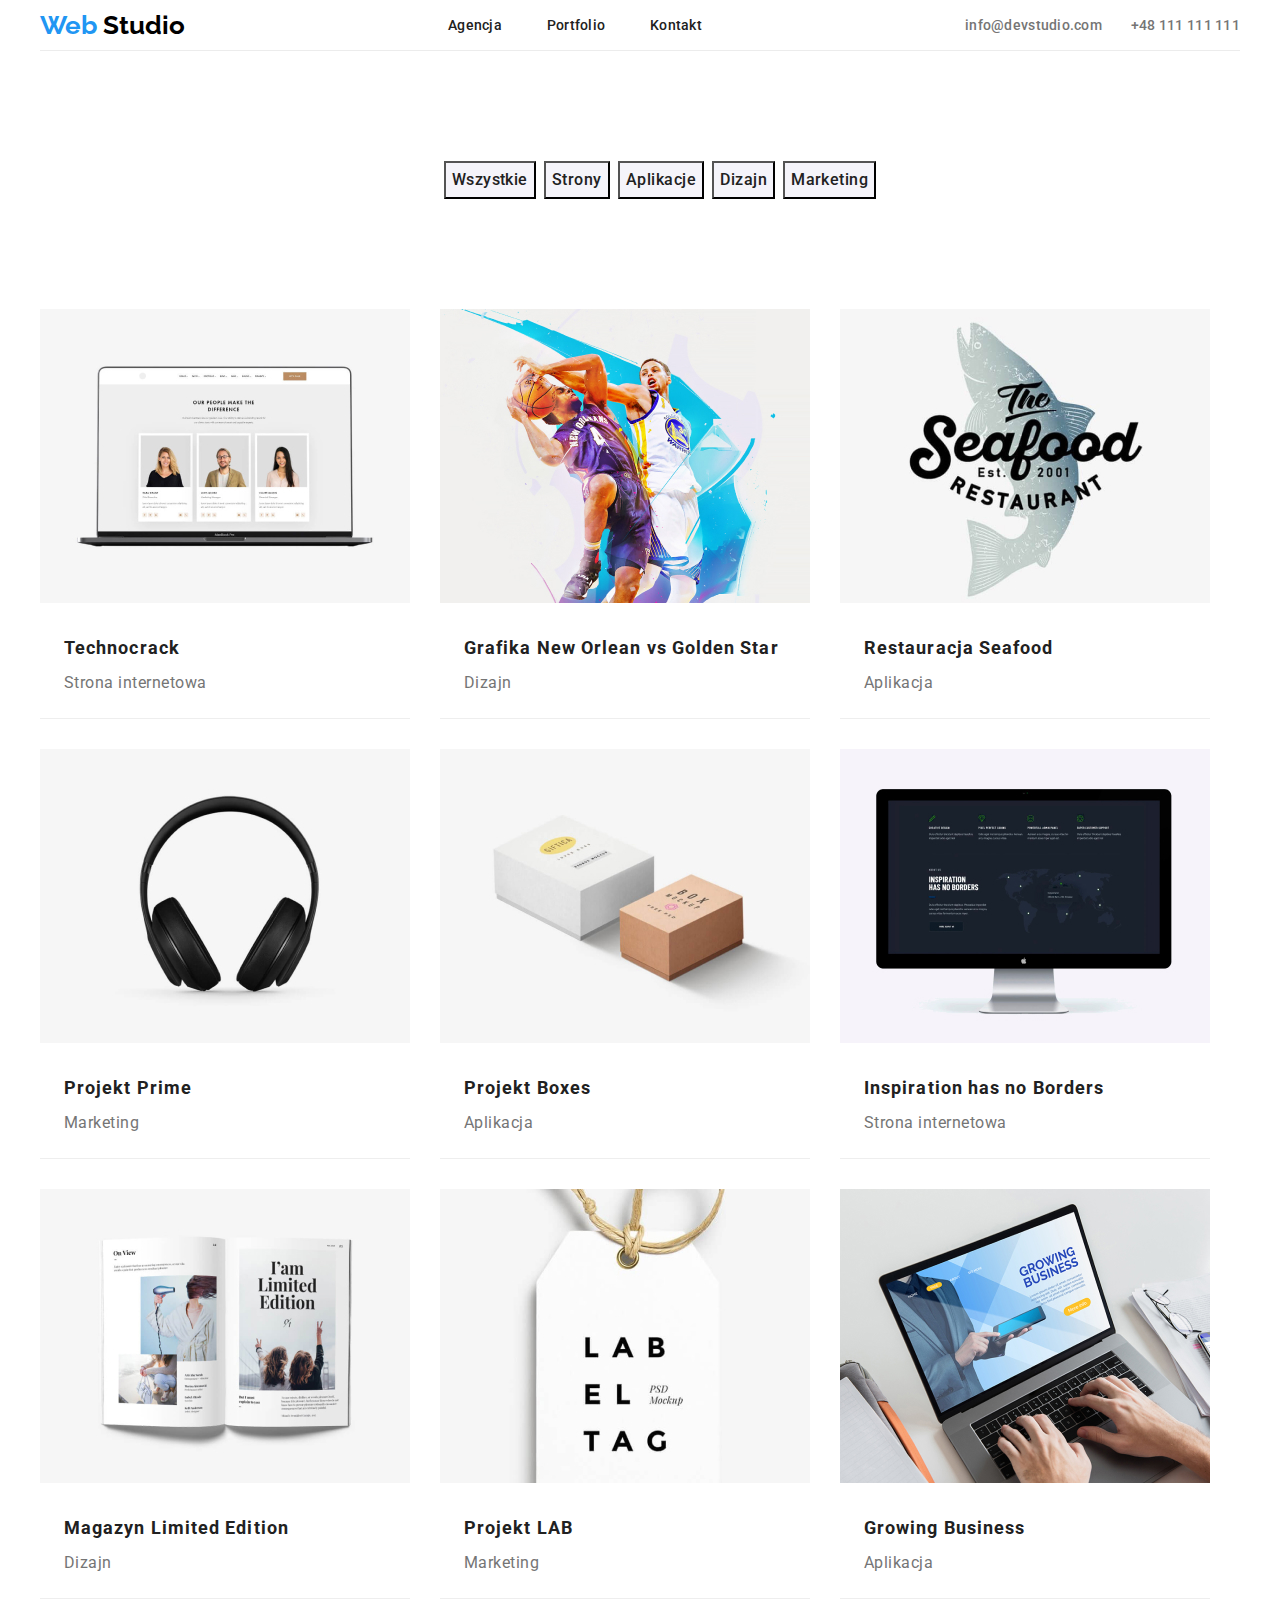
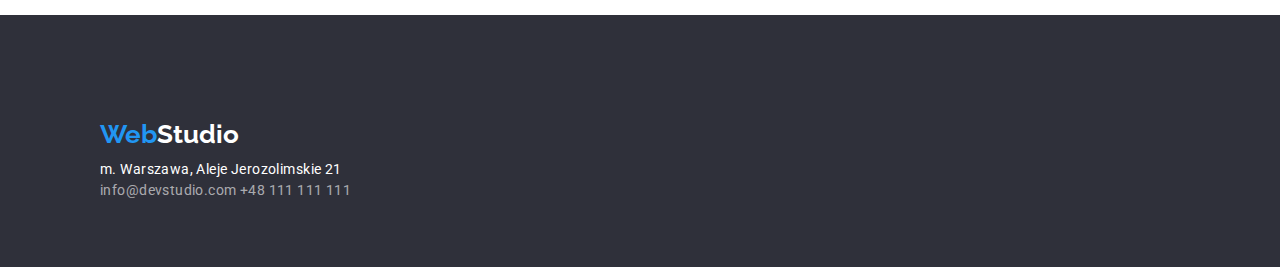
==== portfolio.html @ 06644a85 "Initial commit" ====
<!DOCTYPE html>
<html lang="en">
  <head>
    <meta charset="UTF-8" />
    <meta name="viewport" content="width=device-width, initial-scale=1.0" />
    <link rel="stylesheet" href="css/modern-normalize.css" />
    <link rel="stylesheet" href="css/styles.css" />
    <link
      href="https://fonts.googleapis.com/css2?family=Raleway:wght@700&family=Roboto:wght@400;500;700;900&display=swap"
      rel="stylesheet"
    />
    <title>Portfolio - WebStudio</title>
  </head>
  <body class="body">
    <header class="header-bar container">
      <a class="name" href="index.html">
        <span class="name-first">Web</span>
        <span class="name-second">Studio</span>
      </a>
      <nav class="navbar">
        <a class="navigation" href="index.html">Agencja</a>
        <a class="navigation" href="portfolio.html">Portfolio</a>
        <a class="navigation" href="/kontakt">Kontakt</a>
      </nav>
      <div class="contact-box">
        <a class="contact" href="mailto:info@devstudio.com"
          >info@devstudio.com</a
        >
        <a class="contact" href="tel:+48111111111">+48 111 111 111</a>
    </header>
    <main class="container">
      <ul class="portfolio-buttons section">
        <li><button class="categories" type="button">Wszystkie</button></li>
        <li><button class="categories" type="button">Strony</button></li>
        <li><button class="categories" type="button">Aplikacje</button></li>
        <li><button class="categories" type="button">Dizajn</button></li>
        <li><button class="categories" type="button">Marketing</button></li>
      </ul>
      <ul class="projects section">
        <li class="project-item">
          <img
            src="images/portfolio1.jpg"
            alt="Laptop z otwartą stroną internetową"
            height="294"
            width="370"
          />
          <span class="project-name">Technocrack </span>
          <span class="project-category">Strona internetowa</span>
        </li>
        <li class="project-item">
          <img
            src="images/portfolio2.jpg"
            alt="Dwóch koszykarzy podczas gry"
            height="294"
            width="370"
          />
          <span class="project-name">Grafika New Orlean vs Golden Star </span>
          <span class="project-category">Dizajn</span>
        </li>
        <li class="project-item">
          <img
            src="images/portfolio3.jpg"
            alt="Tekst 'The Seafood Restaurant' z rybą w tle"
            height="294"
            width="370"
          />
          <span class="project-name">Restauracja Seafood </span>
          <span class="project-category">Aplikacja</span>
        </li>
        <li class="project-item">
          <img
            src="images/portfolio4.jpg"
            alt="Słuchawki nauszne"
            height="294"
            width="370"
          />
          <span class="project-name">Projekt Prime </span>
          <span class="project-category">Marketing</span>
        </li>
        <li class="project-item">
          <img
            src="images/portfolio5.jpg"
            alt="Dwa pudełka - beżowe i białe"
            height="294"
            width="370"
          />
          <span class="project-name">Projekt Boxes </span>
          <span class="project-category">Aplikacja</span>
        </li>
        <li class="project-item">
          <img
            src="images/portfolio6.jpg"
            alt="Monitor komputera z otwartą stroną internetową"
            height="294"
            width="370"
          />
          <span class="project-name">Inspiration has no Borders </span>
          <span class="project-category">Strona internetowa</span>
        </li>
        <li class="project-item">
          <img
            src="images/portfolio7.jpg"
            alt="Otwarty album z grafiką"
            height="294"
            width="370"
          />
          <span class="project-name">Magazyn Limited Edition </span>
          <span class="project-category">Dizajn</span>
        </li>
        <li class="project-item">
          <img
            src="images/portfolio8.jpg"
            alt="Papierowa zawieszka z napisem 'Label tag'"
            height="294"
            width="370"
          />
          <span class="project-name">Projekt LAB </span>
          <span class="project-category">Marketing</span>
        </li>
        <li class="project-item">
          <img
            src="images/portfolio9.jpg"
            alt="Człowiek piszący na komputerze"
            height="294"
            width="370"
          />
          <span class="project-name">Growing Business </span>
          <span class="project-category">Aplikacja</span>
        </li>
      </ul>
    </main>
    <footer class="footer section">
      <div class="footer-box container">
        <span class="footer-name-first">Web</span
        ><span class="footer-name-second">Studio</span>
        <address>
          <span class="footer-address"
            >m. Warszawa, Aleje Jerozolimskie 21</span
          >
          <span class="footer-contact">info@devstudio.com +48 111 111 111</span>
        </address>
      </div>
    </footer>
  </body>
</html>
---- css/styles.css ----
:root {
  --main-color: #2196f3;
  --text-primary-color: #212121;
  --text-secondary-color: #757575;
  --background-primary-color: white;
  --background-secondary-color: #f5f4fa;
  --background-header-color: #2f303a;
  --title-white: white;
  --title-black: black;
  --border-color: #eeeeee;
}

.body {
  background-color: var(--background-primary-color);
  font-family: "Roboto", sans-serif;
}

.container {
  width: 1200px;
  margin: auto;
}

.section {
  padding-top: 94px;
  padding-bottom: 94px;
}

.header-bar {
  display: flex;
  justify-content: space-evenly;
  align-items: center;
  border-bottom-width: 1px;
  border-bottom-style: solid;
  border-bottom-color: #ececec;
}

.navbar {
  display: inline-flex;
  min-width: 254px;
  justify-content: space-between;
  margin-left: auto;
  margin-right: auto;
}

.name {
  font-family: "Raleway";
  font-weight: 700;
  font-size: 26px;
  line-height: 1.938;
  text-decoration: none;
}

.name-first {
  color: var(--main-color);
}

.name-second {
  color: var(--title-black);
}

.navigation {
  color: var(--text-primary-color);
  font-weight: 500;
  font-size: 14px;
  line-height: 1;
  letter-spacing: 0.02em;
  text-decoration: none;
}

.navigation:hover {
  color: var(--main-color);
}

.contact-box {
  justify-content: space-between;
  display: inline-flex;
  width: 275px;
}

.contact {
  color: var(--text-secondary-color);
  font-weight: 500;
  font-size: 14px;
  line-height: 1;
  letter-spacing: 0.02em;
  text-decoration: none;
}

.contact:hover {
  color: var(--main-color);
}

.contact:focus {
  color: var(--main-color);
}

.header {
  background-color: var(--background-header-color);
  text-align: center;
  height: 600px;
  color: var(--title-white);
  align-items: center;
  flex-wrap: wrap;
}

.header-text {
  font-weight: 900;
  font-size: 44px;
  line-height: 3.75;
  text-align: center;
  letter-spacing: 0.06em;
  text-transform: uppercase;
}

.header-button {
  background-color: var(--main-color);
  color: var(--title-white);
  height: 50px;
  width: 200px;
  font-weight: 700;
  font-size: 16px;
  line-height: 1.875;
  letter-spacing: 0.06em;
}

.header-button:hover {
  cursor: pointer;
  color: var(--title-black);
}

.solutions-box {
  list-style: none;
  display: inline-flex;
  justify-content: space-between;
  width: 1170px;
}

.solution {
  width: 270px;
  align-items: center;
}

.solutions-title {
  font-weight: 700;
  font-size: 14px;
  line-height: 1;
  letter-spacing: 0.03em;
  text-transform: uppercase;
  color: var(--text-primary-color);
}

.solutions-item {
  font-size: 14px;
  line-height: 1.5;
  letter-spacing: 0.03em;
  color: var(--text-secondary-color);
}

.whatwedo {
  list-style: none;
  width: 1170px;
  display: inline-flex;
  justify-content: space-between;
}

.whatwedo-title {
  font-weight: 700;
  font-size: 36px;
  line-height: 2.625;
  text-align: center;
  letter-spacing: 0.03em;
  color: var(--text-primary-color);
}

.team {
  background-color: var(--background-secondary-color);
}

.team-list {
  list-style: none;
  display: inline-flex;
  width: 1170px;
  justify-content: space-between;
}

.team-list-item {
  max-width: 270px;
  border-color: var(--border-color);
  border-width: 1px;
  border-style: solid;
  background-color: white;
}

.team-title {
  font-weight: 700;
  font-size: 36px;
  line-height: 2.625;
  text-align: center;
  letter-spacing: 0.03em;
  color: var(--text-primary-color);
  display: block;
}

.team-name {
  font-weight: 500;
  font-size: 16px;
  line-height: 1.188;
  text-align: center;
  letter-spacing: 0.03em;
  color: var(--text-primary-color);
  display: block;
}

.team-position {
  font-size: 16px;
  line-height: 1.188;
  text-align: center;
  letter-spacing: 0.03em;
  color: var(--text-secondary-color);
  display: block;
}

.portfolio-buttons {
  display: flex;
  list-style: none;
  justify-content: center;
  gap: 8px;
  align-items: center;
}

.categories {
  background-color: var(--background-secondary-color);
  color: var(--text-primary-color);
  font-weight: 500;
  font-size: 16px;
  line-height: 1.625;
  text-align: center;
  letter-spacing: 0.03em;
  height: 38px;
}

.categories:hover {
  background-color: var(--main-color);
  color: var(--title-white);
  cursor: pointer;
}

.categories:active {
  background-color: var(--main-color);
  color: var(--title-white);
}

.projects {
  list-style: none;
  display: flex;
  flex-wrap: wrap;
  gap: 30px;
  flex-basis: calc((100% - 60px) / 3);
  padding: 0;
}

.project-item {
  border-bottom-color: var(--border-color);
  border-bottom-style: solid;
  border-bottom-width: 1px;
  max-width: 370px;
  flex-basis: auto;
}

.project-name {
  font-weight: 700;
  font-size: 18px;
  line-height: 2.25;
  letter-spacing: 0.06em;
  color: var(--text-primary-color);
  display: block;
  margin-left: 24px;
  margin-top: 20px;
}

.project-category {
  font-size: 16px;
  line-height: 1.875;
  letter-spacing: 0.03em;
  color: var(--text-secondary-color);
  display: block;
  margin-left: 24px;
  margin-bottom: 20px;
}

.footer {
  background-color: var(--background-header-color);
  height: 252px;
}

.footer-box {
  padding-left: 60px;
}

.footer-name-first {
  color: var(--main-color);
  font-family: "Raleway";
  font-weight: 700;
  font-size: 26px;
  line-height: 1.938;
  text-decoration: none;
}

.footer-name-second {
  color: var(--title-white);
  font-family: "Raleway";
  font-weight: 700;
  font-size: 26px;
  line-height: 1.938;
  text-decoration: none;
}

.footer-address {
  font-style: normal;
  font-size: 14px;
  line-height: 1.5;
  letter-spacing: 0.03em;
  color: var(--title-white);
  display: block;
}

.footer-contact {
  font-style: normal;
  font-size: 14px;
  line-height: 1.5;
  letter-spacing: 0.03em;
  color: rgba(255, 255, 255, 0.6);
  display: block;
}

.footer-contact:hover {
  color: var(--main-color);
  cursor: pointer;
}

.footer-contact:focus {
  color: var(--main-color);
}
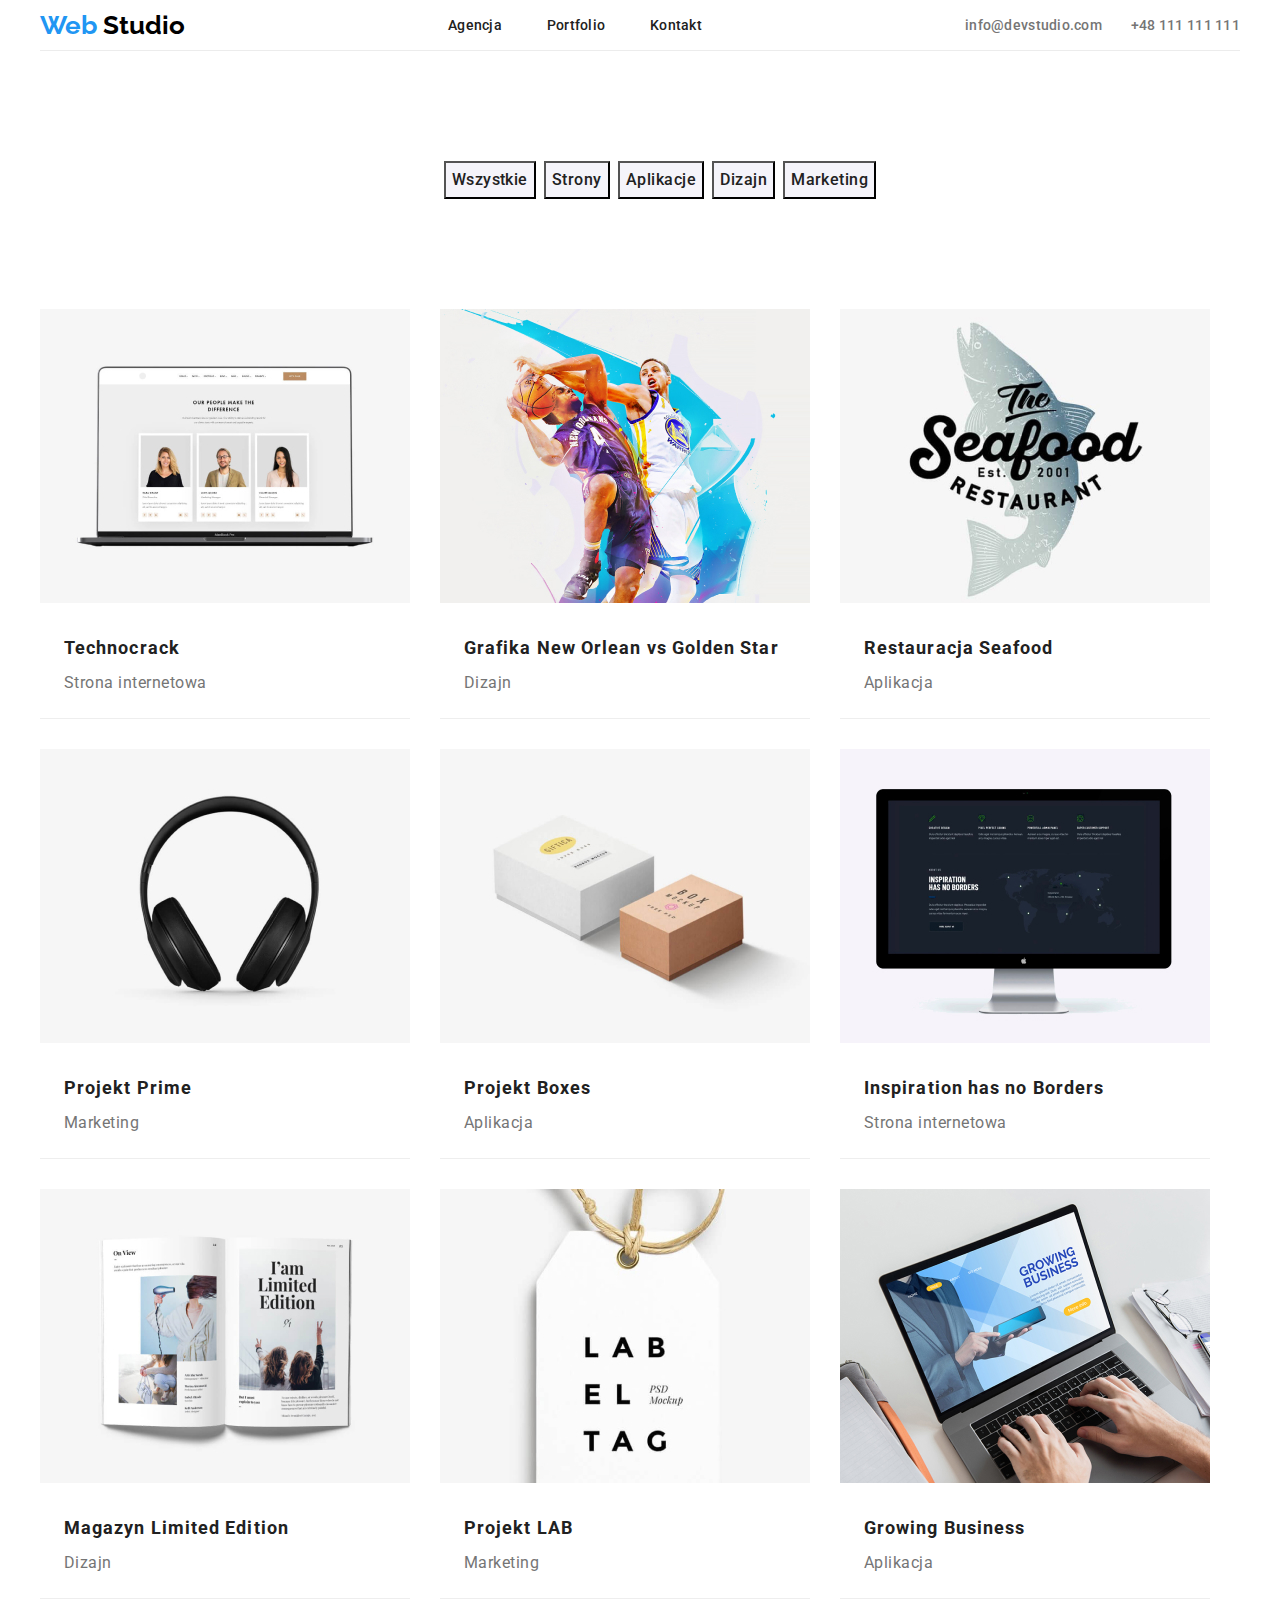
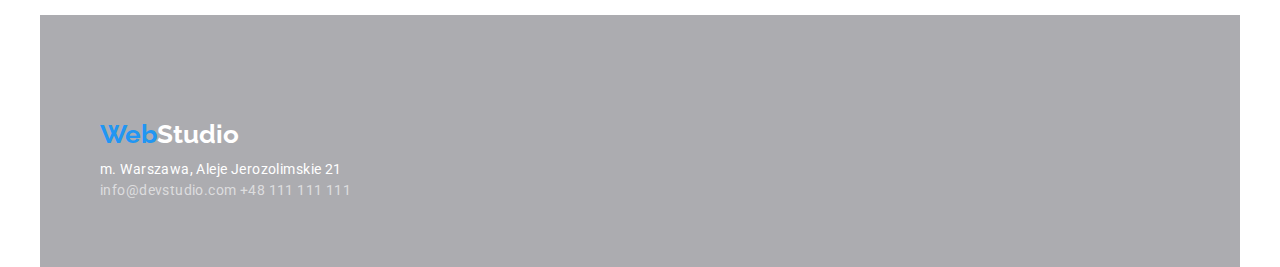
==== commit 795b9690: "Added team contact links" ====
--- a/portfolio.html
+++ b/portfolio.html
@@ -11,7 +11,7 @@
     />
     <title>Portfolio - WebStudio</title>
   </head>
-  <body class="body">
+  <body class="body container">
     <header class="header-bar container">
       <a class="name" href="index.html">
         <span class="name-first">Web</span>
--- a/css/styles.css
+++ b/css/styles.css
@@ -4,7 +4,9 @@
   --text-secondary-color: #757575;
   --background-primary-color: white;
   --background-secondary-color: #f5f4fa;
-  --background-header-color: #2f303a;
+  --background-header-color: rgba(47, 48, 58, 0.4);
+  --team-contact-icon-color: #afb1b8;
+  --rect-fill: #f5f4fa;
   --title-white: white;
   --title-black: black;
   --border-color: #eeeeee;
@@ -96,6 +98,7 @@
 
 .header {
   background-color: var(--background-header-color);
+  background-image: url("images/header.jpg");
   text-align: center;
   height: 600px;
   color: var(--title-white);
@@ -126,6 +129,20 @@
 .header-button:hover {
   cursor: pointer;
   color: var(--title-black);
+}
+
+.solutions-icons-list {
+  list-style: none;
+  display: inline-flex;
+  justify-content: space-between;
+  width: 1170px;
+}
+
+rect {
+  fill: var(--rect-fill);
+  justify-content: center;
+  align-items: center;
+  border-radius: 4px;
 }
 
 .solutions-box {
@@ -220,6 +237,29 @@
   display: block;
 }
 
+.team-contact-list {
+  list-style: none;
+  display: inline-flex;
+  justify-content: space-between;
+}
+
+.team-contact-icon {
+  fill: var(--team-contact-icon-color);
+  justify-content: center;
+  align-items: center;
+}
+
+circle {
+  justify-content: center;
+  align-items: center;
+}
+
+circle:hover {
+  background-color: var(--main-color);
+  fill: var(--background-primary-color);
+  cursor: pointer;
+}
+
 .portfolio-buttons {
   display: flex;
   list-style: none;
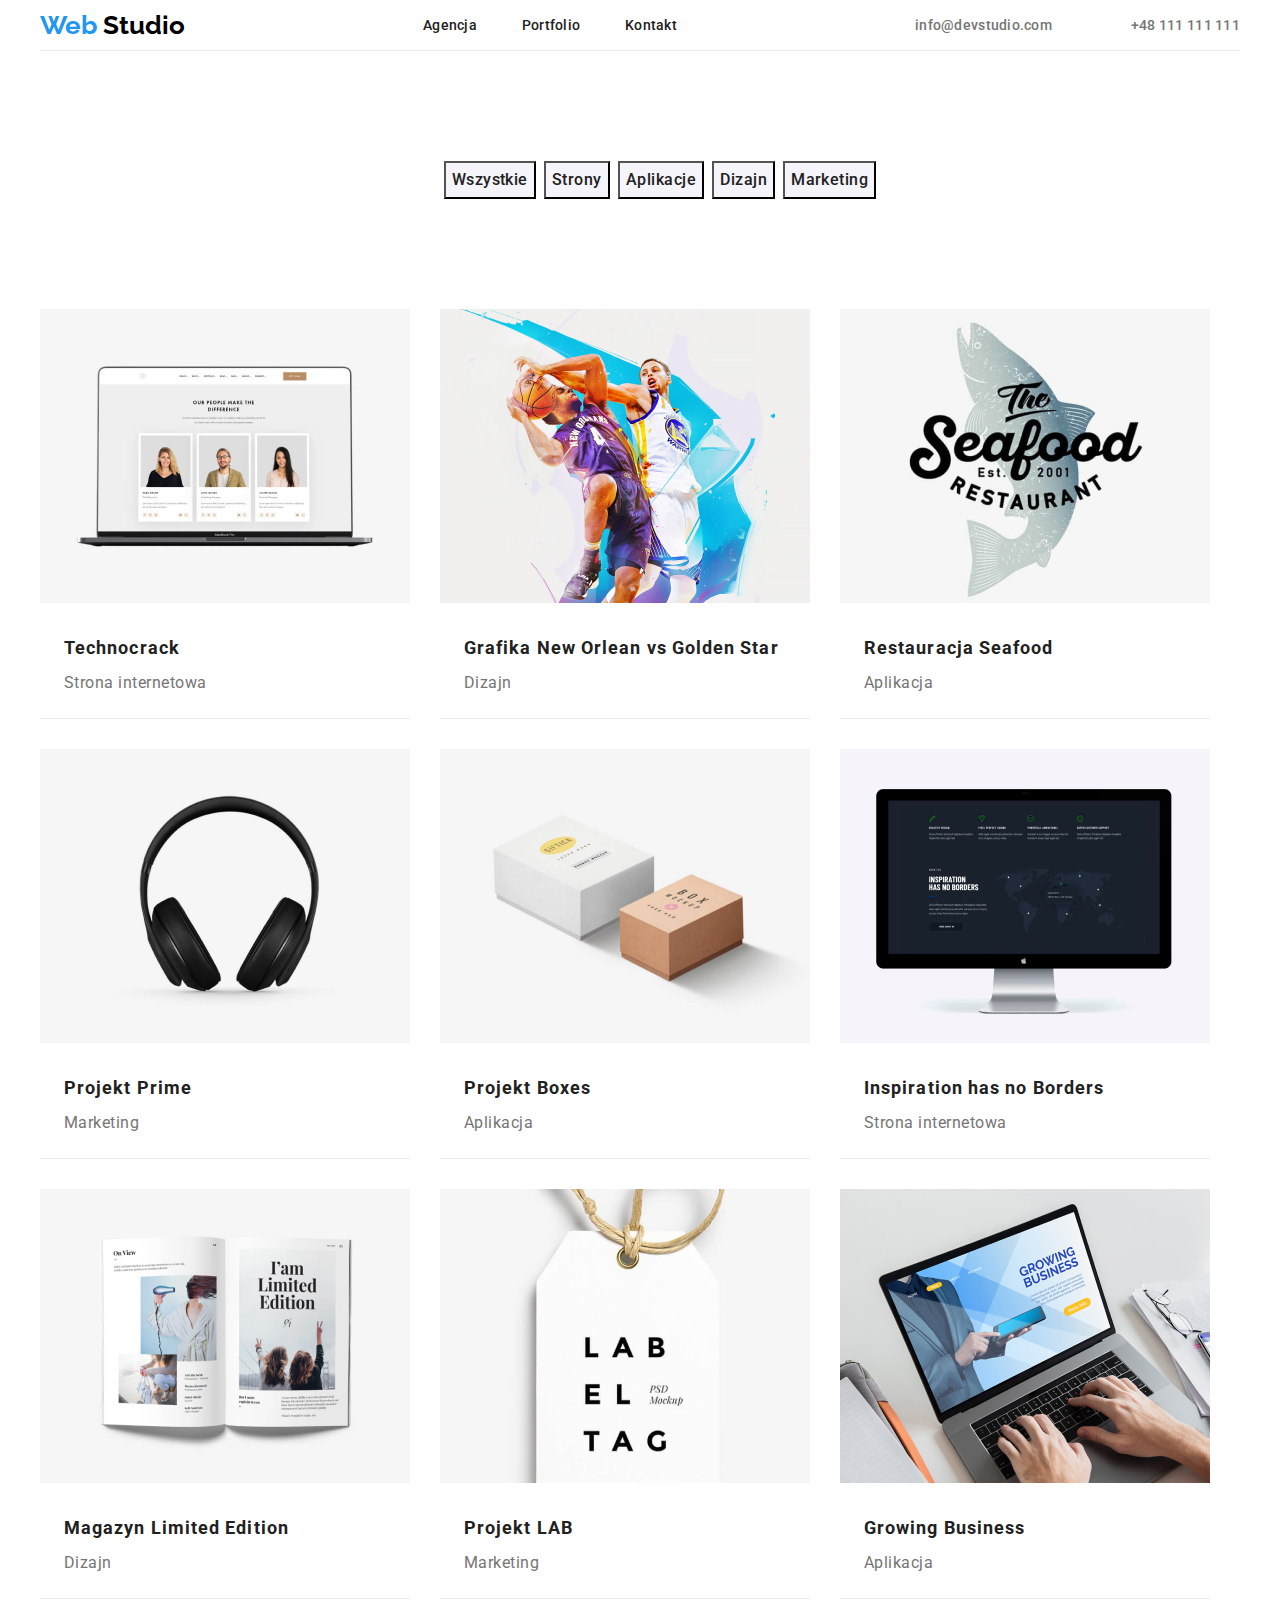
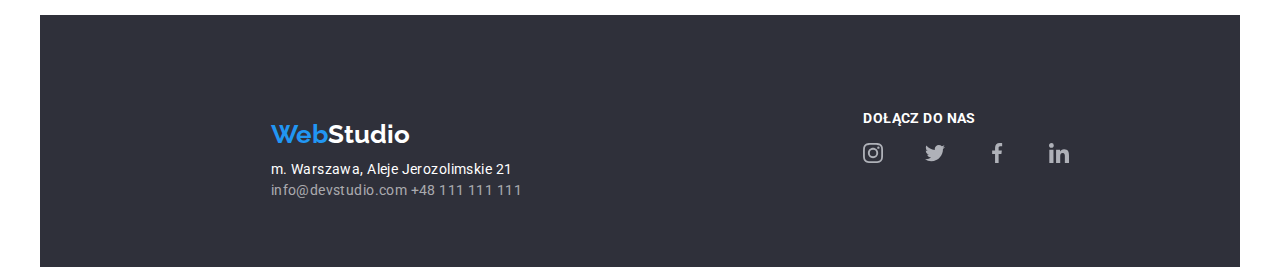
==== commit d21a17db: "Added footer icons and shadows in portfolio tab" ====
--- a/portfolio.html
+++ b/portfolio.html
@@ -131,14 +131,43 @@
     </main>
     <footer class="footer section">
       <div class="footer-box container">
-        <span class="footer-name-first">Web</span
-        ><span class="footer-name-second">Studio</span>
-        <address>
-          <span class="footer-address"
-            >m. Warszawa, Aleje Jerozolimskie 21</span
-          >
-          <span class="footer-contact">info@devstudio.com +48 111 111 111</span>
-        </address>
+        <div class="footer-box-address">
+          <span class="footer-name-first">Web</span
+          ><span class="footer-name-second">Studio</span>
+          <address>
+            <span class="footer-address"
+              >m. Warszawa, Aleje Jerozolimskie 21</span
+            >
+            <span class="footer-contact"
+              >info@devstudio.com +48 111 111 111</span
+            >
+          </address>
+        </div>
+        <div class="footer-box-joinus">
+          <span class="footer-joinus-title">Dołącz do nas</span>
+          <ul class="footer-joinus-list">
+            <li class="footer-joinus-icon">
+              <svg width="20" height="20">
+                <use href="images/icons.svg#icon-instagram"></use>
+              </svg>
+            </li>
+            <li class="footer-joinus-icon">
+              <svg width="20" height="20">
+                <use href="images/icons.svg#icon-twitter"></use>
+              </svg>
+            </li>
+            <li class="footer-joinus-icon">
+              <svg width="20" height="20">
+                <use href="images/icons.svg#icon-facebook"></use>
+              </svg>
+            </li>
+            <li class="footer-joinus-icon">
+              <svg width="20" height="20">
+                <use href="images/icons.svg#icon-linkedin"></use>
+              </svg>
+            </li>
+          </ul>
+        </div>
       </div>
     </footer>
   </body>
--- a/css/styles.css
+++ b/css/styles.css
@@ -5,6 +5,7 @@
   --background-primary-color: white;
   --background-secondary-color: #f5f4fa;
   --background-header-color: rgba(47, 48, 58, 0.4);
+  --background-footer-color: #2f303a;
   --team-contact-icon-color: #afb1b8;
   --rect-fill: #f5f4fa;
   --title-white: white;
@@ -76,7 +77,7 @@
 .contact-box {
   justify-content: space-between;
   display: inline-flex;
-  width: 275px;
+  width: 325px;
 }
 
 .contact {
@@ -86,24 +87,39 @@
   line-height: 1;
   letter-spacing: 0.02em;
   text-decoration: none;
+  display: inline-flex;
+}
+
+.contact-box-icon {
+  margin-right: 10px;
 }
 
 .contact:hover {
   color: var(--main-color);
+  fill: var(--main-color);
 }
 
 .contact:focus {
   color: var(--main-color);
+  fill: var(--main-color);
 }
 
 .header {
+  text-align: center;
+  height: 600px;
+  color: var(--title-white);
+  align-items: center;
+  flex-wrap: wrap;
+}
+
+.header.with-bg {
+  background-image: url(images/header.jpg);
+  background-repeat: no-repeat;
+  background-size: contain;
+}
+
+.header.with-color {
   background-color: var(--background-header-color);
-  background-image: url("images/header.jpg");
-  text-align: center;
-  height: 600px;
-  color: var(--title-white);
-  align-items: center;
-  flex-wrap: wrap;
 }
 
 .header-text {
@@ -205,7 +221,10 @@
   border-color: var(--border-color);
   border-width: 1px;
   border-style: solid;
+  border-radius: 4px;
   background-color: white;
+  box-shadow: 0px 1px 3px rgba(0, 0, 0, 0.12), 0px 1px 1px rgba(0, 0, 0, 0.14),
+    0px 2px 1px rgba(0, 0, 0, 0.2);
 }
 
 .team-title {
@@ -241,23 +260,56 @@
   list-style: none;
   display: inline-flex;
   justify-content: space-between;
+  width: 206px;
 }
 
 .team-contact-icon {
   fill: var(--team-contact-icon-color);
+  display: inline-flex;
   justify-content: center;
   align-items: center;
 }
 
-circle {
+.team-contact-icon:hover {
+  fill: var(--background-primary-color);
+  cursor: pointer;
+  background-color: var(--main-color);
+  background-size: 44px;
+}
+
+.clients-title {
+  font-weight: 700;
+  font-size: 36px;
+  line-height: 2.625;
+  text-align: center;
+  letter-spacing: 0.03em;
+  color: var(--text-primary-color);
+  display: block;
+}
+
+.clients-list {
+  list-style: none;
+  display: inline-flex;
+  width: 1170px;
+  justify-content: space-between;
+}
+
+.clients-list-item {
+  border-color: var(--team-contact-icon-color);
+  border-width: 1px;
+  border-radius: 4px;
+  border-style: solid;
+  height: 92px;
+  width: 170px;
+  display: inline-flex;
   justify-content: center;
   align-items: center;
 }
 
-circle:hover {
-  background-color: var(--main-color);
-  fill: var(--background-primary-color);
-  cursor: pointer;
+.clients-list-item:hover {
+  cursor: pointer;
+  fill: var(--main-color);
+  border-color: var(--main-color);
 }
 
 .portfolio-buttons {
@@ -307,6 +359,12 @@
   flex-basis: auto;
 }
 
+.project-item:hover {
+  box-shadow: 0px 1px 1px rgba(0, 0, 0, 0.12), 0px 4px 4px rgba(0, 0, 0, 0.06),
+    1px 4px 6px rgba(0, 0, 0, 0.16);
+  cursor: pointer;
+}
+
 .project-name {
   font-weight: 700;
   font-size: 18px;
@@ -329,12 +387,15 @@
 }
 
 .footer {
-  background-color: var(--background-header-color);
+  background-color: var(--background-footer-color);
   height: 252px;
 }
 
 .footer-box {
   padding-left: 60px;
+  display: inline-flex;
+  justify-content: space-around;
+  align-items: flex-start;
 }
 
 .footer-name-first {
@@ -381,3 +442,33 @@
 .footer-contact:focus {
   color: var(--main-color);
 }
+
+.footer-box-joinus {
+  display: block;
+  width: 206px;
+}
+
+.footer-joinus-title {
+  color: var(--title-white);
+  font-size: 14px;
+  font-weight: 700;
+  line-height: 16px;
+  letter-spacing: 0.03em;
+  text-transform: uppercase;
+}
+
+.footer-joinus-list {
+  list-style: none;
+  display: inline-flex;
+  justify-content: space-between;
+  width: 206px;
+  padding-left: 0;
+}
+
+.footer-joinus-icon {
+  fill: var(--title-white);
+}
+
+.footer-joinus-icon:hover {
+  cursor: pointer;
+}
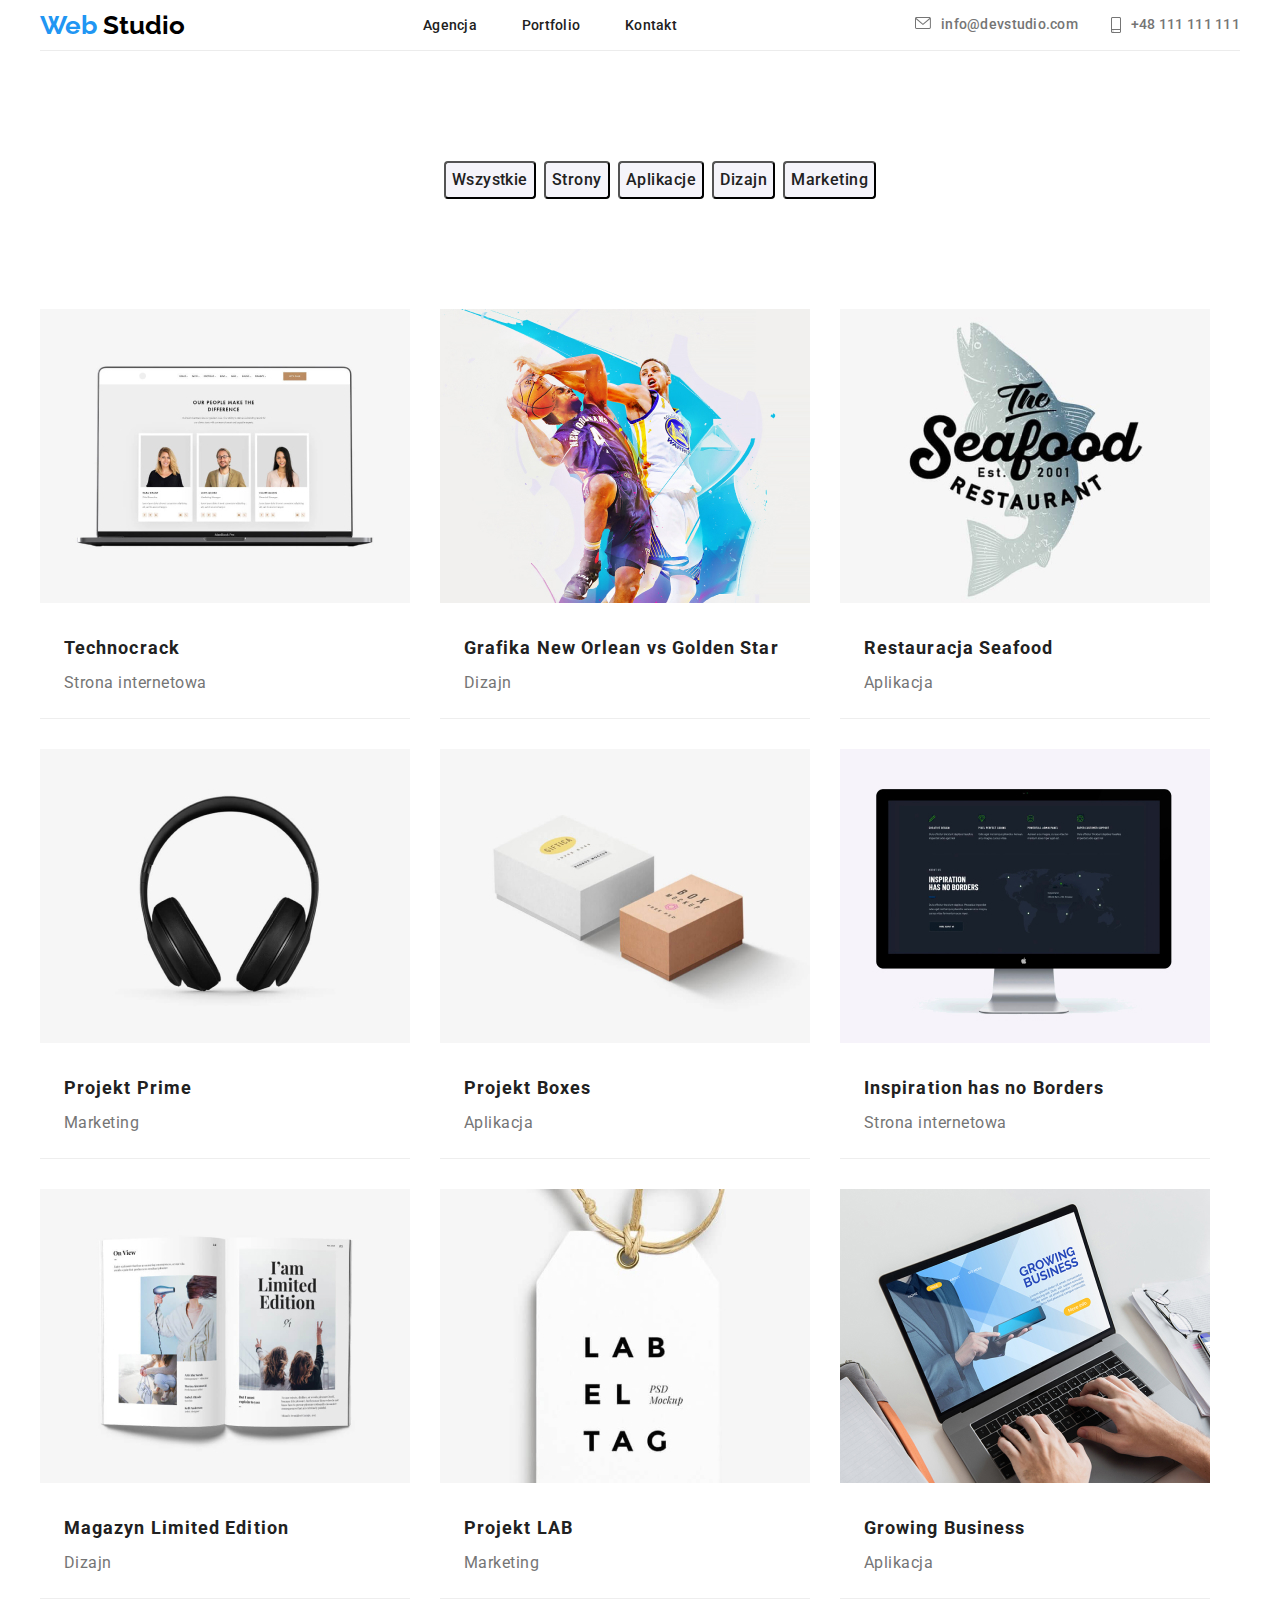
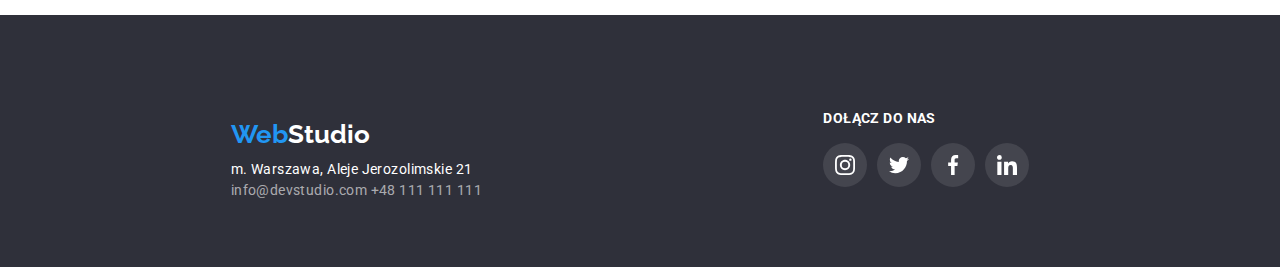
==== commit 61cedc07: "Fixed icons colors" ====
--- a/portfolio.html
+++ b/portfolio.html
@@ -11,7 +11,7 @@
     />
     <title>Portfolio - WebStudio</title>
   </head>
-  <body class="body container">
+  <body class="body">
     <header class="header-bar container">
       <a class="name" href="index.html">
         <span class="name-first">Web</span>
@@ -23,10 +23,19 @@
         <a class="navigation" href="/kontakt">Kontakt</a>
       </nav>
       <div class="contact-box">
-        <a class="contact" href="mailto:info@devstudio.com"
-          >info@devstudio.com</a
+        <a class="contact" href="mailto:info@devstudio.com">
+          <svg class="contact-box-icon" width="16" height="12">
+            <use href="images/icons.svg#icon-envelope"></use>
+          </svg>
+          info@devstudio.com
+        </a>
+        <a class="contact" href="tel:+48111111111">
+          <svg class="contact-box-icon" width="10" height="16">
+            <use href="images/icons.svg#icon-smartphone"></use>
+          </svg>
+          +48 111 111 111</a
         >
-        <a class="contact" href="tel:+48111111111">+48 111 111 111</a>
+      </div>
     </header>
     <main class="container">
       <ul class="portfolio-buttons section">
@@ -147,24 +156,32 @@
           <span class="footer-joinus-title">Dołącz do nas</span>
           <ul class="footer-joinus-list">
             <li class="footer-joinus-icon">
-              <svg width="20" height="20">
-                <use href="images/icons.svg#icon-instagram"></use>
-              </svg>
+              <circle>
+                <svg width="20" height="20">
+                  <use href="images/icons.svg#icon-instagram"></use>
+                </svg>
+              </circle>
             </li>
             <li class="footer-joinus-icon">
-              <svg width="20" height="20">
-                <use href="images/icons.svg#icon-twitter"></use>
-              </svg>
+              <circle>
+                <svg width="20" height="20">
+                  <use href="images/icons.svg#icon-twitter"></use>
+                </svg>
+              </circle>
             </li>
             <li class="footer-joinus-icon">
-              <svg width="20" height="20">
-                <use href="images/icons.svg#icon-facebook"></use>
-              </svg>
+              <circle>
+                <svg width="20" height="20">
+                  <use href="images/icons.svg#icon-facebook"></use>
+                </svg>
+              </circle>
             </li>
             <li class="footer-joinus-icon">
-              <svg width="20" height="20">
-                <use href="images/icons.svg#icon-linkedin"></use>
-              </svg>
+              <circle>
+                <svg width="20" height="20">
+                  <use href="images/icons.svg#icon-linkedin"></use>
+                </svg>
+              </circle>
             </li>
           </ul>
         </div>
--- a/css/styles.css
+++ b/css/styles.css
@@ -6,7 +6,7 @@
   --background-secondary-color: #f5f4fa;
   --background-header-color: rgba(47, 48, 58, 0.4);
   --background-footer-color: #2f303a;
-  --team-contact-icon-color: #afb1b8;
+  --icon-color-primary: #afb1b8;
   --rect-fill: #f5f4fa;
   --title-white: white;
   --title-black: black;
@@ -92,16 +92,19 @@
 
 .contact-box-icon {
   margin-right: 10px;
+  fill: var(--text-secondary-color);
+}
+
+.contact-box-icon:hover {
+  fill: var(--main-color);
 }
 
 .contact:hover {
   color: var(--main-color);
-  fill: var(--main-color);
 }
 
 .contact:focus {
   color: var(--main-color);
-  fill: var(--main-color);
 }
 
 .header {
@@ -110,16 +113,7 @@
   color: var(--title-white);
   align-items: center;
   flex-wrap: wrap;
-}
-
-.header.with-bg {
-  background-image: url(images/header.jpg);
-  background-repeat: no-repeat;
-  background-size: contain;
-}
-
-.header.with-color {
-  background-color: var(--background-header-color);
+  background-image: url("../images/header.jpg");
 }
 
 .header-text {
@@ -140,6 +134,7 @@
   font-size: 16px;
   line-height: 1.875;
   letter-spacing: 0.06em;
+  border-radius: 4px;
 }
 
 .header-button:hover {
@@ -155,10 +150,21 @@
 }
 
 rect {
-  fill: var(--rect-fill);
+  border-radius: 4px;
+  background-color: var(--rect-fill);
+  width: 270px;
+  height: 120px;
+  display: inline-block;
+}
+
+.solutions-icon svg {
+  display: block;
   justify-content: center;
   align-items: center;
-  border-radius: 4px;
+  margin-left: auto;
+  margin-right: auto;
+  margin-top: 25px;
+  margin-bottom: 25px;
 }
 
 .solutions-box {
@@ -263,18 +269,28 @@
   width: 206px;
 }
 
-.team-contact-icon {
-  fill: var(--team-contact-icon-color);
-  display: inline-flex;
+.team-contact-icon svg {
+  display: block;
   justify-content: center;
   align-items: center;
-}
-
-.team-contact-icon:hover {
-  fill: var(--background-primary-color);
+  margin: 12px 12px 12px 12px;
+  fill: var(--icon-color-primary);
+}
+
+.team-contact-icon svg:hover {
+  fill: white;
+}
+
+.team-contact-icon circle {
+  border-radius: 50px;
+  width: 44px;
+  height: 44px;
+  display: inline-block;
+}
+
+.team-contact-icon circle:hover {
   cursor: pointer;
   background-color: var(--main-color);
-  background-size: 44px;
 }
 
 .clients-title {
@@ -295,7 +311,7 @@
 }
 
 .clients-list-item {
-  border-color: var(--team-contact-icon-color);
+  border-color: var(--icon-color-primary);
   border-width: 1px;
   border-radius: 4px;
   border-style: solid;
@@ -304,12 +320,18 @@
   display: inline-flex;
   justify-content: center;
   align-items: center;
+  fill: var(--icon-color-primary);
 }
 
 .clients-list-item:hover {
   cursor: pointer;
   fill: var(--main-color);
   border-color: var(--main-color);
+}
+
+.clients-list-item svg:hover {
+  cursor: pointer;
+  fill: var(--main-color);
 }
 
 .portfolio-buttons {
@@ -329,12 +351,15 @@
   text-align: center;
   letter-spacing: 0.03em;
   height: 38px;
+  border-radius: 4px;
 }
 
 .categories:hover {
   background-color: var(--main-color);
   color: var(--title-white);
   cursor: pointer;
+  box-shadow: 0px 3px 1px rgba(0, 0, 0, 0.1), 0px 1px 2px rgba(0, 0, 0, 0.08),
+    0px 2px 2px rgba(0, 0, 0, 0.12);
 }
 
 .categories:active {
@@ -469,6 +494,19 @@
   fill: var(--title-white);
 }
 
-.footer-joinus-icon:hover {
-  cursor: pointer;
-}
+.footer-joinus-icon svg {
+  margin: 12px 12px 12px 12px;
+}
+
+.footer-joinus-icon circle {
+  border-radius: 50px;
+  width: 44px;
+  height: 44px;
+  display: inline-block;
+  background-color: rgba(255, 255, 255, 0.1);
+}
+
+.footer-joinus-icon circle:hover {
+  cursor: pointer;
+  background-color: var(--main-color);
+}
